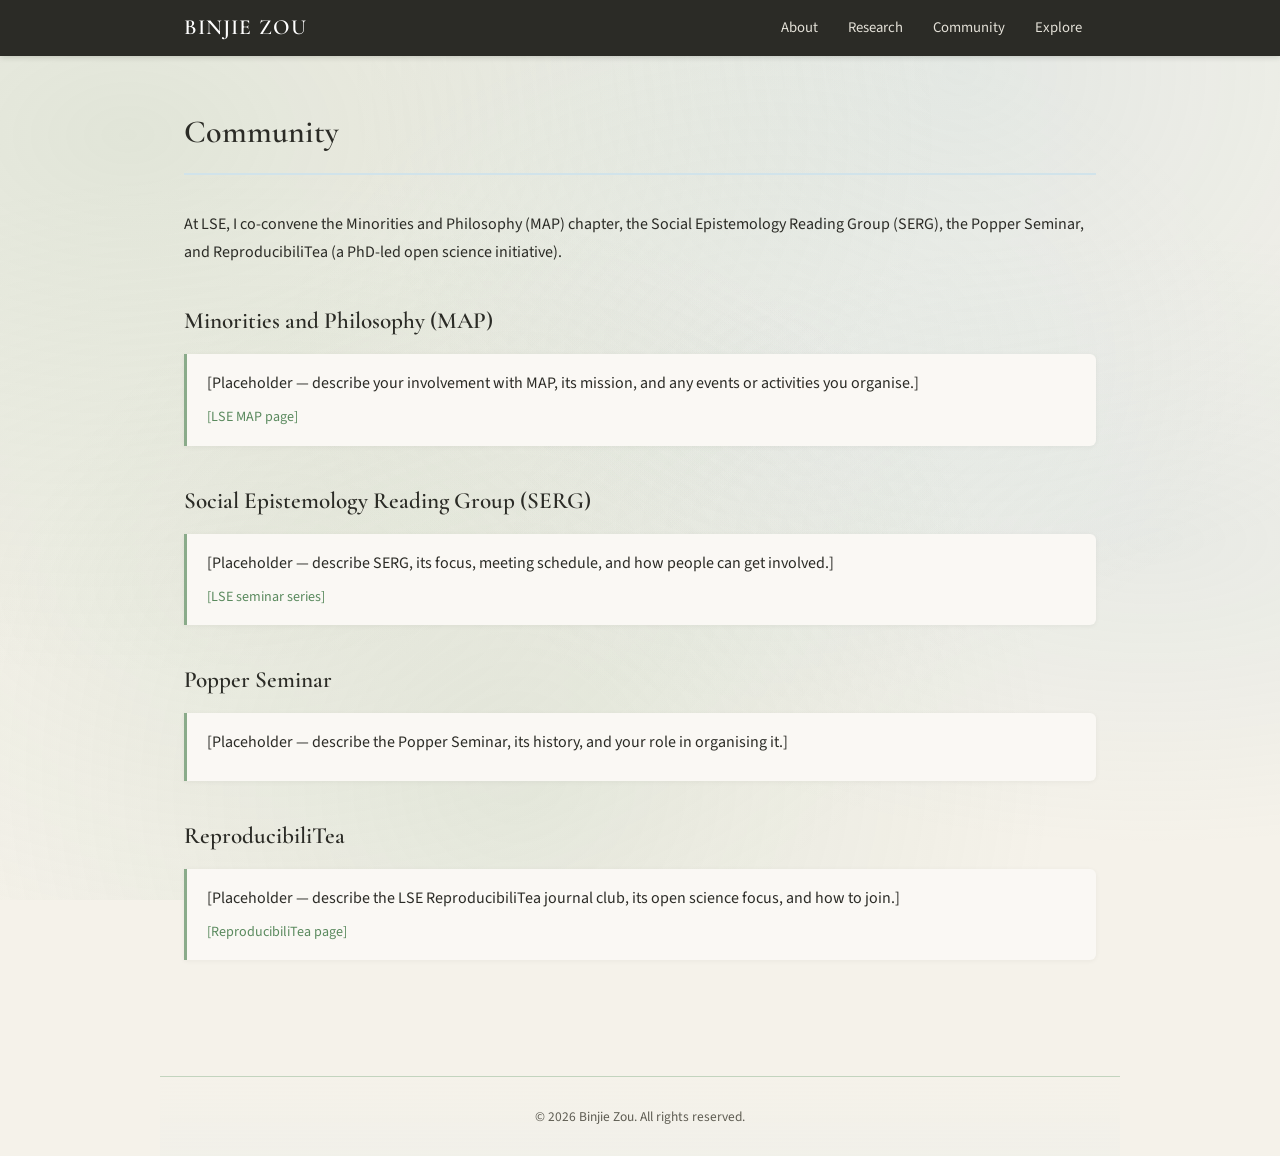
==== community.html @ 3efa6e0d "Add files via upload" ====
<!DOCTYPE html>
<html lang="en">
<head>
  <meta charset="UTF-8">
  <meta name="viewport" content="width=device-width, initial-scale=1.0">
  <title>Community — Binjie Zou</title>
  <link rel="stylesheet" href="style.css">
</head>
<body>

  <nav>
    <div class="nav-inner">
      <a href="index.html" class="site-name">BINJIE ZOU</a>
      <button class="hamburger" onclick="document.querySelector('nav ul').classList.toggle('open')">
        <span></span><span></span><span></span>
      </button>
      <ul>
        <li><a href="index.html">About</a></li>
        <li>
          <a href="research.html">Research</a>
          <div class="dropdown">
            <a href="research.html#publications">Publications</a>
            <a href="research.html#wip">Work in Progress</a>
          </div>
        </li>
        <li>
          <a href="community.html">Community</a>
          <div class="dropdown">
            <a href="https://www.lse.ac.uk/philosophy/equity-diversity-and-inclusion/map-chapter">MAP</a>
            <a href="https://www.lse.ac.uk/philosophy/events/seminar-series">SERG</a>
            <a href="https://reproducibilitea.org/journal-clubs/#LSE">LSE ReproducibiliTea</a>
          </div>
        </li>
        <li>
          <a href="#">Explore</a>
          <div class="dropdown">
            <a href="#">Links</a>
            <a href="#">Personal</a>
          </div>
        </li>
      </ul>
    </div>
  </nav>

  <main>
    <div class="page-header">
      <h1>Community</h1>
    </div>

    <div class="section-block">
      <p>
        At LSE, I co-convene the Minorities and Philosophy (MAP) chapter, the Social Epistemology Reading Group (SERG), the Popper Seminar, and ReproducibiliTea (a PhD-led open science initiative).
      </p>
    </div>

    <div class="section-block">
      <h2>Minorities and Philosophy (MAP)</h2>
      <div class="pub-item">
        <p>
          [Placeholder — describe your involvement with MAP, its mission, and any events or activities you organise.]
        </p>
        <div class="pub-links">
          <a href="https://www.lse.ac.uk/philosophy/equity-diversity-and-inclusion/map-chapter">[LSE MAP page]</a>
        </div>
      </div>
    </div>

    <div class="section-block">
      <h2>Social Epistemology Reading Group (SERG)</h2>
      <div class="pub-item">
        <p>
          [Placeholder — describe SERG, its focus, meeting schedule, and how people can get involved.]
        </p>
        <div class="pub-links">
          <a href="https://www.lse.ac.uk/philosophy/events/seminar-series">[LSE seminar series]</a>
        </div>
      </div>
    </div>

    <div class="section-block">
      <h2>Popper Seminar</h2>
      <div class="pub-item">
        <p>
          [Placeholder — describe the Popper Seminar, its history, and your role in organising it.]
        </p>
      </div>
    </div>

    <div class="section-block">
      <h2>ReproducibiliTea</h2>
      <div class="pub-item">
        <p>
          [Placeholder — describe the LSE ReproducibiliTea journal club, its open science focus, and how to join.]
        </p>
        <div class="pub-links">
          <a href="https://reproducibilitea.org/journal-clubs/#LSE">[ReproducibiliTea page]</a>
        </div>
      </div>
    </div>
  </main>

  <footer>
    &copy; 2026 Binjie Zou. All rights reserved.
  </footer>

</body>
</html>
---- style.css ----
@import url('https://fonts.googleapis.com/css2?family=Cormorant+Garamond:ital,wght@0,400;0,500;0,600;0,700;1,400;1,500&family=Source+Sans+3:ital,wght@0,300;0,400;0,500;0,600;1,400&display=swap');

:root {
  --font-display: 'Cormorant Garamond', Georgia, serif;
  --font-body: 'Source Sans 3', 'Segoe UI', sans-serif;
  /* Warm cream base — like the Cézanne cover paper */
  --color-bg: #f5f2ea;
  --color-text: #2b2b26;
  --color-text-light: #5e5c52;
  /* Sage green accent — the dominant watercolour wash */
  --color-accent: #5a8a5e;
  --color-accent-hover: #3e7043;
  --color-sage: #8aab8a;
  --color-sage-light: #c2d4be;
  /* Pale blue — the cooler strokes in the cover */
  --color-blue-hint: #8cb4c2;
  --color-blue-light: #d1e3ea;
  /* Warm cream for cards */
  --color-cream: #edeae2;
  --color-border: #d4cfc4;
  /* Dark type — like the crisp black title text */
  --color-nav-bg: #2b2b26;
  --color-nav-text: #e4e1d8;
  --color-card-bg: #faf8f4;
  --max-width: 960px;
  --nav-height: 56px;
}

*, *::before, *::after { box-sizing: border-box; margin: 0; padding: 0; }
html { scroll-behavior: smooth; }

body {
  font-family: var(--font-body);
  font-size: 16px;
  line-height: 1.72;
  color: var(--color-text);
  background-color: var(--color-bg);
  -webkit-font-smoothing: antialiased;
}

body::before {
  content: '';
  position: fixed;
  inset: 0;
  pointer-events: none;
  z-index: -1;
  background:
    radial-gradient(ellipse at 10% 15%, rgba(138,171,138,0.18) 0%, transparent 50%),
    radial-gradient(ellipse at 75% 8%, rgba(140,180,194,0.16) 0%, transparent 45%),
    radial-gradient(ellipse at 90% 60%, rgba(140,180,194,0.12) 0%, transparent 40%),
    radial-gradient(ellipse at 40% 85%, rgba(138,171,138,0.14) 0%, transparent 50%),
    radial-gradient(ellipse at 60% 40%, rgba(209,227,234,0.10) 0%, transparent 45%),
    radial-gradient(ellipse at 20% 65%, rgba(194,212,190,0.15) 0%, transparent 50%);
}

a { color: var(--color-accent); text-decoration: none; transition: color 0.2s; }
a:hover { color: var(--color-accent-hover); text-decoration: underline; }

/* NAV */
nav {
  position: sticky; top: 0; z-index: 100;
  background: var(--color-nav-bg);
  height: var(--nav-height);
  display: flex; align-items: center; justify-content: center;
  box-shadow: 0 1px 6px rgba(30,42,30,0.18);
}
nav .nav-inner {
  width: 100%; max-width: var(--max-width);
  display: flex; align-items: center; justify-content: space-between;
  padding: 0 24px;
}
nav .site-name {
  font-family: var(--font-display); font-size: 1.35rem; font-weight: 600;
  color: #fff; letter-spacing: 0.05em; text-decoration: none;
}
nav .site-name:hover { opacity: 0.85; text-decoration: none; color: #fff; }
nav ul { list-style: none; display: flex; gap: 2px; }
nav ul li { position: relative; }
nav ul li > a {
  display: block; padding: 8px 14px;
  color: var(--color-nav-text); font-size: 0.92rem; font-weight: 400;
  border-radius: 4px; transition: background 0.2s, color 0.2s; text-decoration: none;
}
nav ul li > a:hover { background: rgba(140,180,194,0.2); color: #fff; text-decoration: none; }
nav ul li .dropdown {
  display: none; position: absolute; top: 100%; left: 0;
  background: var(--color-nav-bg); min-width: 230px;
  border-radius: 0 0 6px 6px; box-shadow: 0 8px 24px rgba(30,42,30,0.22);
  padding: 6px 0; flex-direction: column;
}
nav ul li:hover .dropdown { display: flex; }
nav ul li .dropdown a { padding: 8px 18px; font-size: 0.88rem; color: var(--color-nav-text); border-radius: 0; }
nav ul li .dropdown a:hover { background: rgba(138,171,138,0.12); }
.hamburger { display: none; background: none; border: none; cursor: pointer; padding: 6px; }
.hamburger span { display: block; width: 22px; height: 2px; background: #fff; margin: 5px 0; border-radius: 2px; }

/* MAIN */
main {
  max-width: var(--max-width); margin: 0 auto;
  padding: 48px 24px 80px;
  animation: fadeUp 0.5s ease-out;
}
@keyframes fadeUp { from { opacity:0; transform:translateY(12px); } to { opacity:1; transform:translateY(0); } }

/* HOME */
.home-grid { display: grid; grid-template-columns: 270px 1fr; gap: 48px; align-items: start; }
.home-photo img { width: 100%; border-radius: 6px; box-shadow: 0 4px 18px rgba(30,42,30,0.09); }
.home-photo .photo-caption { font-size: 0.82rem; color: var(--color-text-light); margin-top: 10px; line-height: 1.5; font-style: italic; }
.home-bio h1 { font-family: var(--font-display); font-size: 2.2rem; font-weight: 600; margin-bottom: 18px; line-height: 1.2; }
.home-bio p { margin-bottom: 14px; }
.home-bio .contact-line { margin-top: 26px; padding-top: 18px; border-top: 1px solid var(--color-blue-light); font-size: 0.95rem; }

/* PAGE HEADER */
.page-header { margin-bottom: 36px; padding-bottom: 14px; border-bottom: 2px solid var(--color-blue-light); }
.page-header h1 { font-family: var(--font-display); font-size: 2rem; font-weight: 600; }

/* SECTIONS */
.section-block { margin-bottom: 36px; }
.section-block h2 { font-family: var(--font-display); font-size: 1.45rem; font-weight: 600; margin-bottom: 12px; }
.section-block h3 { font-size: 1rem; font-weight: 600; margin-bottom: 6px; }
.section-block p, .section-block li { margin-bottom: 8px; }
.section-block ul { padding-left: 20px; }

.pub-item {
  margin-bottom: 18px; padding: 16px 20px;
  background: var(--color-card-bg);
  border-left: 3px solid var(--color-sage);
  border-radius: 0 6px 6px 0;
  box-shadow: 0 1px 5px rgba(30,42,30,0.05);
  transition: box-shadow 0.2s;
}
.pub-item:hover { box-shadow: 0 3px 12px rgba(30,42,30,0.09); }
.pub-item .pub-title { font-weight: 600; margin-bottom: 4px; }
.pub-item .pub-venue { font-style: italic; color: var(--color-text-light); font-size: 0.92rem; }
.pub-item .pub-links { margin-top: 6px; font-size: 0.88rem; }
.pub-item .pub-links a { margin-right: 12px; }

.course-card {
  margin-bottom: 16px; padding: 14px 20px;
  background: var(--color-card-bg); border-radius: 6px;
  border: 1px solid var(--color-border); transition: border-color 0.2s;
}
.course-card:hover { border-color: var(--color-blue-hint); }
.course-card .course-title { font-weight: 600; }
.course-card .course-meta { font-size: 0.9rem; color: var(--color-text-light); }

/* FOOTER */
footer {
  text-align: center; padding: 28px 24px;
  font-size: 0.84rem; color: var(--color-text-light);
  border-top: 1px solid var(--color-sage-light);
  max-width: var(--max-width); margin: 0 auto;
  background: linear-gradient(180deg, transparent, rgba(209,227,234,0.08));
}

/* RESPONSIVE */
@media (max-width: 700px) {
  .home-grid { grid-template-columns: 1fr; gap: 28px; }
  .home-photo { max-width: 220px; }
  nav ul {
    display: none; position: absolute; top: var(--nav-height); left: 0; right: 0;
    background: var(--color-nav-bg); flex-direction: column; padding: 12px 0;
    box-shadow: 0 8px 24px rgba(30,42,30,0.22);
  }
  nav ul.open { display: flex; }
  nav ul li .dropdown { position: static; box-shadow: none; padding-left: 18px; }
  .hamburger { display: block; }
}
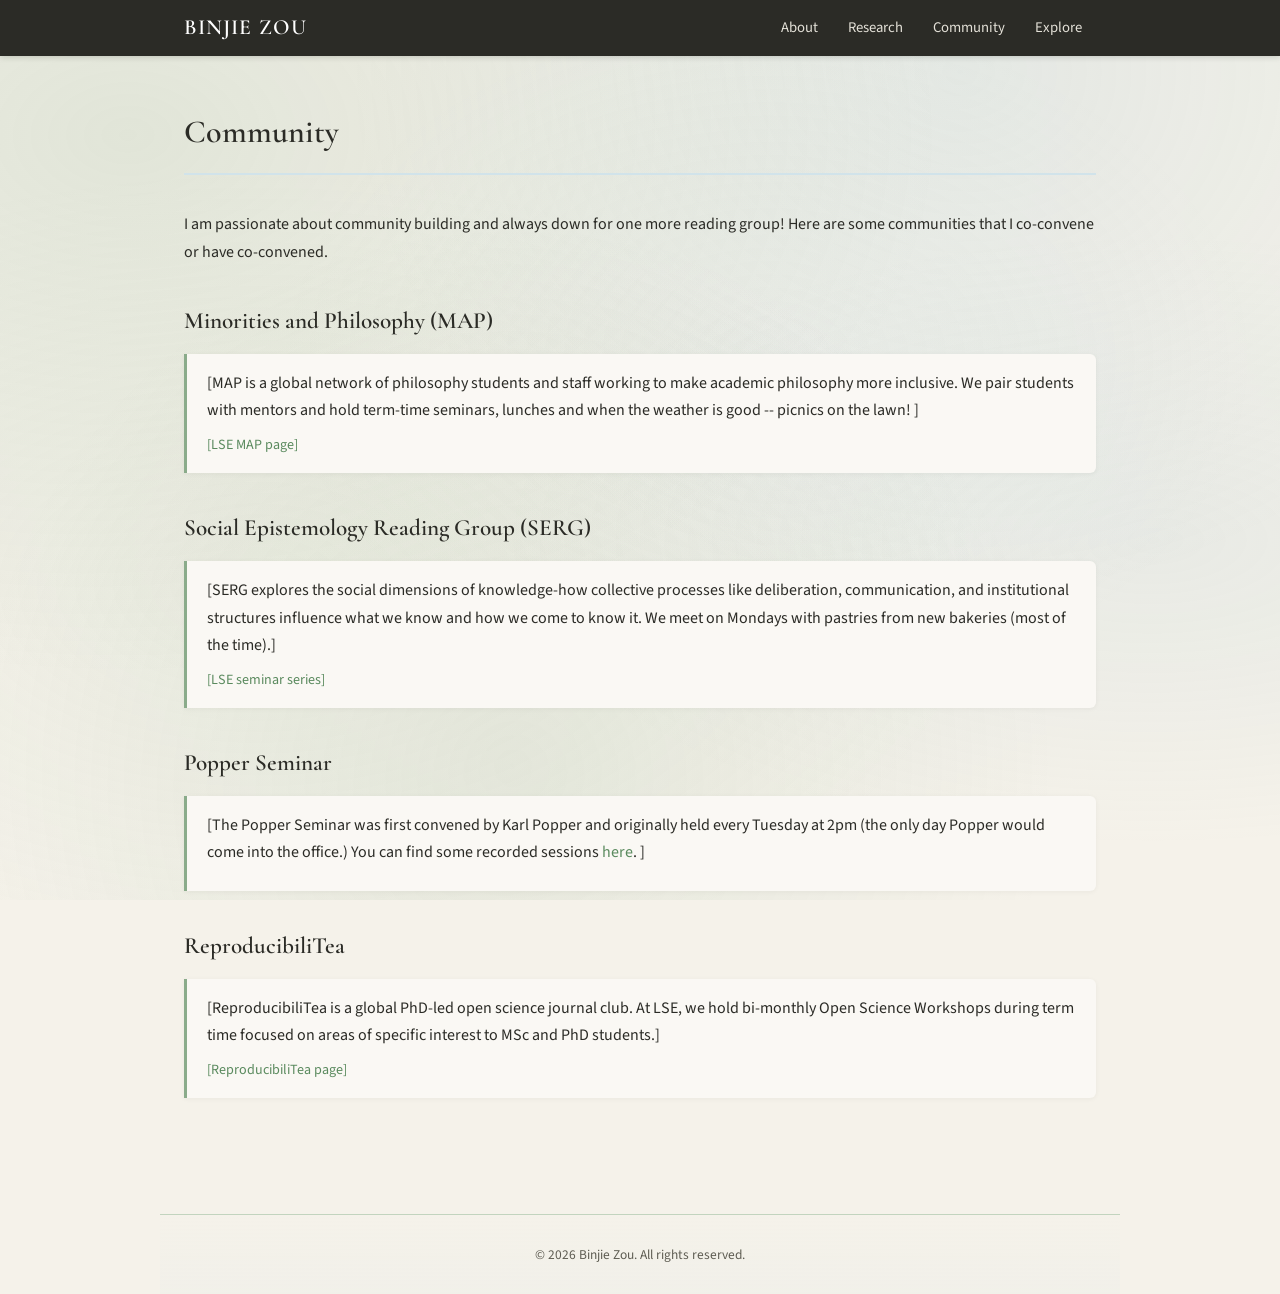
==== commit 0173d84e: "Revise community involvement descriptions in HTML Updated descriptions for various community initiat" ====
--- a/community.html
+++ b/community.html
@@ -49,7 +49,8 @@
 
     <div class="section-block">
       <p>
-        At LSE, I co-convene the Minorities and Philosophy (MAP) chapter, the Social Epistemology Reading Group (SERG), the Popper Seminar, and ReproducibiliTea (a PhD-led open science initiative).
+        I am passionate about community building and always down for one more reading group! 
+        Here are some communities that I co-convene or have co-convened. 
       </p>
     </div>
 
@@ -57,7 +58,11 @@
       <h2>Minorities and Philosophy (MAP)</h2>
       <div class="pub-item">
         <p>
-          [Placeholder — describe your involvement with MAP, its mission, and any events or activities you organise.]
+    
+          [MAP is a global network of philosophy students and staff working to make academic philosophy more inclusive. 
+          
+          We pair students with mentors and hold term-time seminars, lunches and when the weather is good -- picnics on the lawn!
+          ]
         </p>
         <div class="pub-links">
           <a href="https://www.lse.ac.uk/philosophy/equity-diversity-and-inclusion/map-chapter">[LSE MAP page]</a>
@@ -69,7 +74,9 @@
       <h2>Social Epistemology Reading Group (SERG)</h2>
       <div class="pub-item">
         <p>
-          [Placeholder — describe SERG, its focus, meeting schedule, and how people can get involved.]
+          [SERG explores the social dimensions of knowledge-how collective processes like deliberation, 
+          communication, and institutional structures influence what we know and how we come to know it. 
+          We meet on Mondays with pastries from new bakeries (most of the time).]
         </p>
         <div class="pub-links">
           <a href="https://www.lse.ac.uk/philosophy/events/seminar-series">[LSE seminar series]</a>
@@ -81,7 +88,10 @@
       <h2>Popper Seminar</h2>
       <div class="pub-item">
         <p>
-          [Placeholder — describe the Popper Seminar, its history, and your role in organising it.]
+          [The Popper Seminar was first convened by Karl Popper and originally held every Tuesday at 2pm (the only day Popper would come into the office.) 
+          You can find some recorded sessions <a href="https://www.youtube.com/playlist?list=PLCCTxX-079mzGgt8ilq9EHq5HfzHZfUxL">here</a>. 
+          
+          ]
         </p>
       </div>
     </div>
@@ -90,7 +100,8 @@
       <h2>ReproducibiliTea</h2>
       <div class="pub-item">
         <p>
-          [Placeholder — describe the LSE ReproducibiliTea journal club, its open science focus, and how to join.]
+          [ReproducibiliTea is a global PhD-led open science journal club.
+          At LSE, we hold bi-monthly Open Science Workshops during term time focused on areas of specific interest to MSc and PhD students.]
         </p>
         <div class="pub-links">
           <a href="https://reproducibilitea.org/journal-clubs/#LSE">[ReproducibiliTea page]</a>
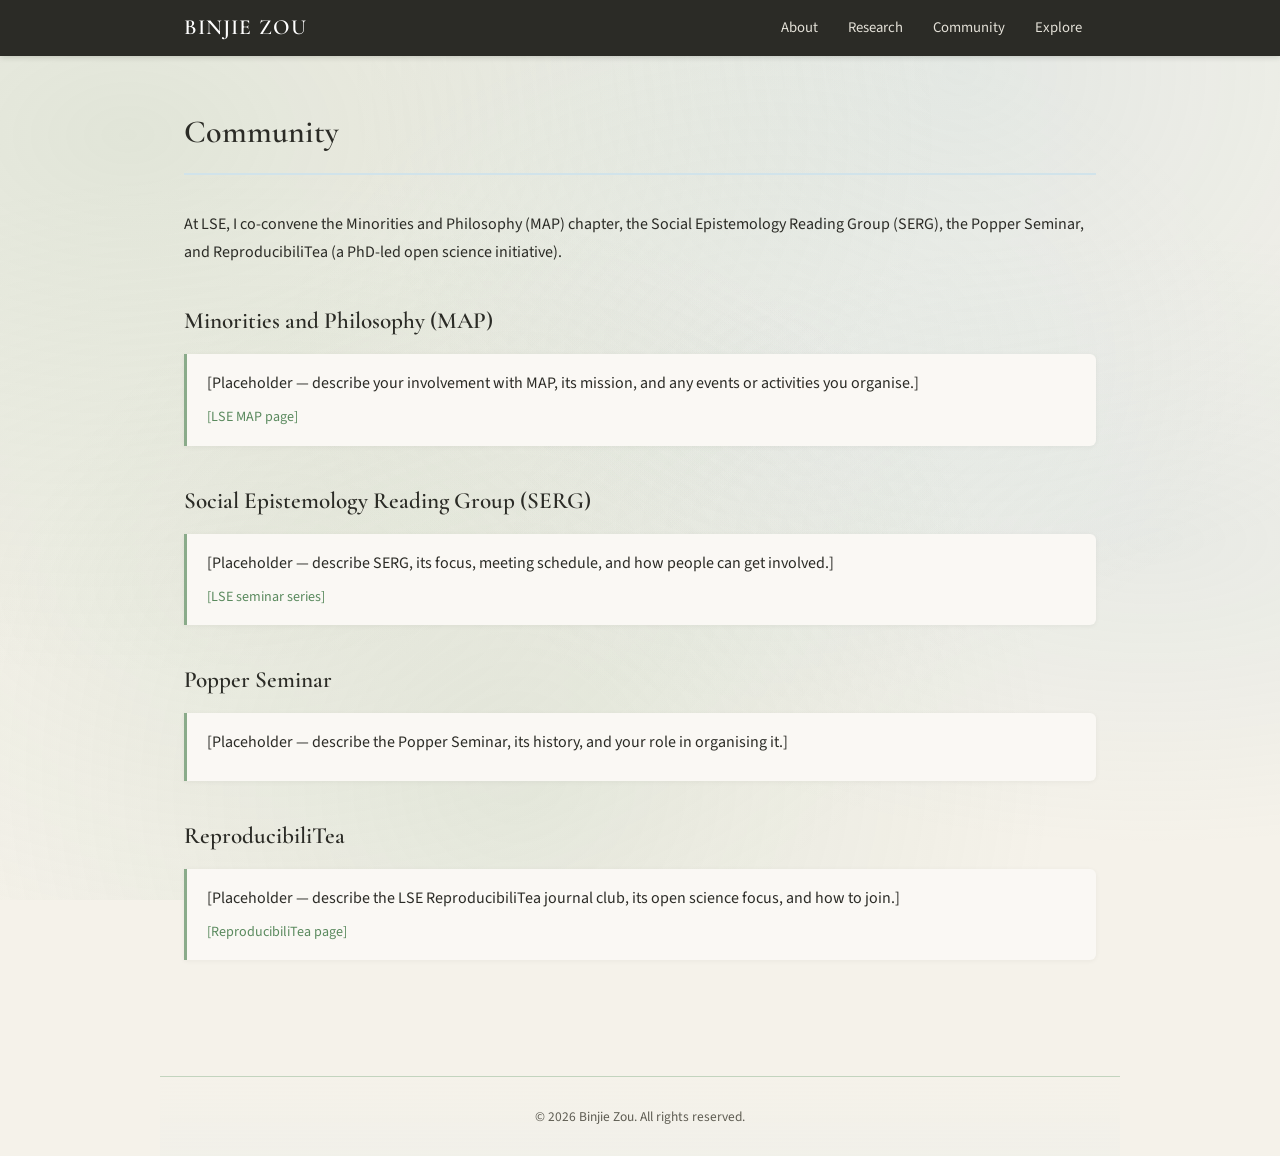
==== commit 7e0f6834: "Add files via upload" ====
--- a/community.html
+++ b/community.html
@@ -49,8 +49,7 @@
 
     <div class="section-block">
       <p>
-        I am passionate about community building and always down for one more reading group! 
-        Here are some communities that I co-convene or have co-convened. 
+        At LSE, I co-convene the Minorities and Philosophy (MAP) chapter, the Social Epistemology Reading Group (SERG), the Popper Seminar, and ReproducibiliTea (a PhD-led open science initiative).
       </p>
     </div>
 
@@ -58,11 +57,7 @@
       <h2>Minorities and Philosophy (MAP)</h2>
       <div class="pub-item">
         <p>
-    
-          [MAP is a global network of philosophy students and staff working to make academic philosophy more inclusive. 
-          
-          We pair students with mentors and hold term-time seminars, lunches and when the weather is good -- picnics on the lawn!
-          ]
+          [Placeholder — describe your involvement with MAP, its mission, and any events or activities you organise.]
         </p>
         <div class="pub-links">
           <a href="https://www.lse.ac.uk/philosophy/equity-diversity-and-inclusion/map-chapter">[LSE MAP page]</a>
@@ -74,9 +69,7 @@
       <h2>Social Epistemology Reading Group (SERG)</h2>
       <div class="pub-item">
         <p>
-          [SERG explores the social dimensions of knowledge-how collective processes like deliberation, 
-          communication, and institutional structures influence what we know and how we come to know it. 
-          We meet on Mondays with pastries from new bakeries (most of the time).]
+          [Placeholder — describe SERG, its focus, meeting schedule, and how people can get involved.]
         </p>
         <div class="pub-links">
           <a href="https://www.lse.ac.uk/philosophy/events/seminar-series">[LSE seminar series]</a>
@@ -88,10 +81,7 @@
       <h2>Popper Seminar</h2>
       <div class="pub-item">
         <p>
-          [The Popper Seminar was first convened by Karl Popper and originally held every Tuesday at 2pm (the only day Popper would come into the office.) 
-          You can find some recorded sessions <a href="https://www.youtube.com/playlist?list=PLCCTxX-079mzGgt8ilq9EHq5HfzHZfUxL">here</a>. 
-          
-          ]
+          [Placeholder — describe the Popper Seminar, its history, and your role in organising it.]
         </p>
       </div>
     </div>
@@ -100,8 +90,7 @@
       <h2>ReproducibiliTea</h2>
       <div class="pub-item">
         <p>
-          [ReproducibiliTea is a global PhD-led open science journal club.
-          At LSE, we hold bi-monthly Open Science Workshops during term time focused on areas of specific interest to MSc and PhD students.]
+          [Placeholder — describe the LSE ReproducibiliTea journal club, its open science focus, and how to join.]
         </p>
         <div class="pub-links">
           <a href="https://reproducibilitea.org/journal-clubs/#LSE">[ReproducibiliTea page]</a>
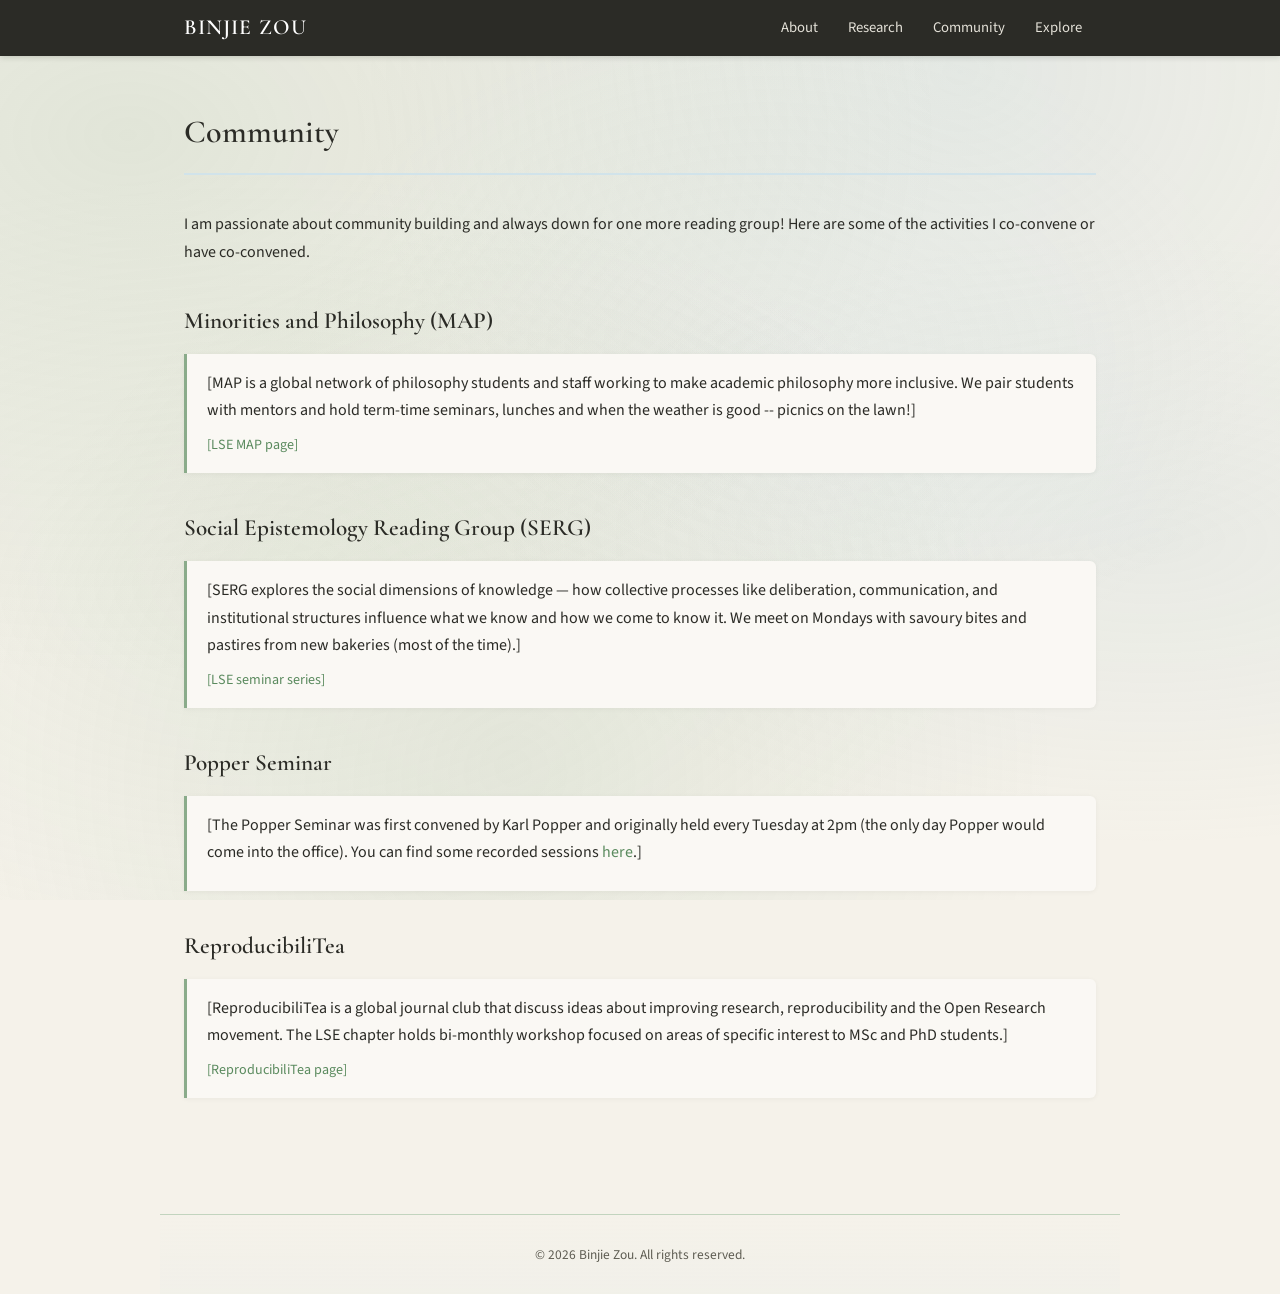
==== commit 3d609c20: "Update community activities descriptions in HTML" ====
--- a/community.html
+++ b/community.html
@@ -49,7 +49,8 @@
 
     <div class="section-block">
       <p>
-        At LSE, I co-convene the Minorities and Philosophy (MAP) chapter, the Social Epistemology Reading Group (SERG), the Popper Seminar, and ReproducibiliTea (a PhD-led open science initiative).
+        I am passionate about community building and always down for one more reading group!
+        Here are some of the activities I co-convene or have co-convened. 
       </p>
     </div>
 
@@ -57,7 +58,8 @@
       <h2>Minorities and Philosophy (MAP)</h2>
       <div class="pub-item">
         <p>
-          [Placeholder — describe your involvement with MAP, its mission, and any events or activities you organise.]
+          [MAP is a global network of philosophy students and staff working to make academic philosophy more inclusive. 
+          We pair students with mentors and hold term-time seminars, lunches and when the weather is good -- picnics on the lawn!]
         </p>
         <div class="pub-links">
           <a href="https://www.lse.ac.uk/philosophy/equity-diversity-and-inclusion/map-chapter">[LSE MAP page]</a>
@@ -69,7 +71,9 @@
       <h2>Social Epistemology Reading Group (SERG)</h2>
       <div class="pub-item">
         <p>
-          [Placeholder — describe SERG, its focus, meeting schedule, and how people can get involved.]
+          [SERG explores the social dimensions of knowledge — how collective processes 
+          like deliberation, communication, and institutional structures influence what we know and how we come to know it. 
+          We meet on Mondays with savoury bites and pastires from new bakeries (most of the time).]
         </p>
         <div class="pub-links">
           <a href="https://www.lse.ac.uk/philosophy/events/seminar-series">[LSE seminar series]</a>
@@ -81,7 +85,9 @@
       <h2>Popper Seminar</h2>
       <div class="pub-item">
         <p>
-          [Placeholder — describe the Popper Seminar, its history, and your role in organising it.]
+          [The Popper Seminar was first convened by Karl Popper and originally held every Tuesday at 2pm 
+          (the only day Popper would come into the office). 
+          You can find some recorded sessions <a href="https://www.youtube.com/playlist?list=PLCCTxX-079mzGgt8ilq9EHq5HfzHZfUxL">here</a>.]
         </p>
       </div>
     </div>
@@ -90,7 +96,8 @@
       <h2>ReproducibiliTea</h2>
       <div class="pub-item">
         <p>
-          [Placeholder — describe the LSE ReproducibiliTea journal club, its open science focus, and how to join.]
+          [ReproducibiliTea is a global journal club that discuss ideas about improving research, reproducibility and the Open Research movement.  
+          The LSE chapter holds bi-monthly workshop focused on areas of specific interest to MSc and PhD students.]
         </p>
         <div class="pub-links">
           <a href="https://reproducibilitea.org/journal-clubs/#LSE">[ReproducibiliTea page]</a>
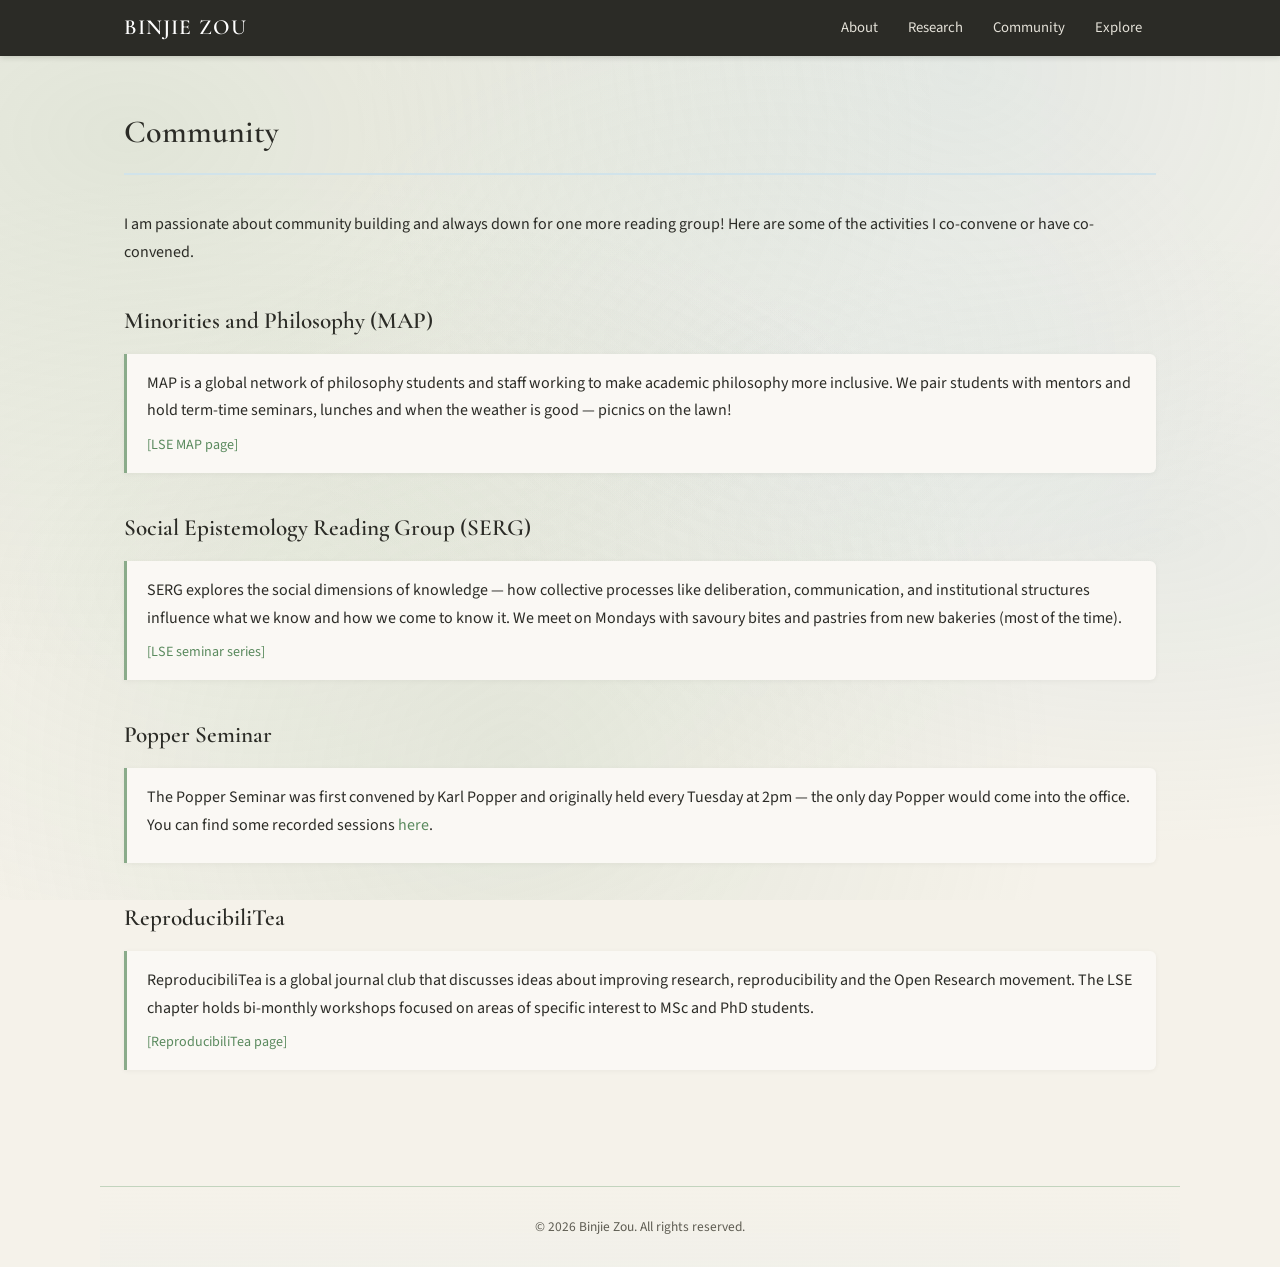
==== commit 52ff7460: "Add files via upload" ====
--- a/community.html
+++ b/community.html
@@ -7,7 +7,6 @@
   <link rel="stylesheet" href="style.css">
 </head>
 <body>
-
   <nav>
     <div class="nav-inner">
       <a href="index.html" class="site-name">BINJIE ZOU</a>
@@ -41,63 +40,57 @@
       </ul>
     </div>
   </nav>
-
   <main>
     <div class="page-header">
       <h1>Community</h1>
     </div>
-
     <div class="section-block">
       <p>
         I am passionate about community building and always down for one more reading group!
         Here are some of the activities I co-convene or have co-convened. 
       </p>
     </div>
-
     <div class="section-block">
       <h2>Minorities and Philosophy (MAP)</h2>
       <div class="pub-item">
         <p>
-          [MAP is a global network of philosophy students and staff working to make academic philosophy more inclusive. 
-          We pair students with mentors and hold term-time seminars, lunches and when the weather is good -- picnics on the lawn!]
+          MAP is a global network of philosophy students and staff working to make academic philosophy more inclusive. 
+          We pair students with mentors and hold term-time seminars, lunches and when the weather is good — picnics on the lawn!
         </p>
         <div class="pub-links">
           <a href="https://www.lse.ac.uk/philosophy/equity-diversity-and-inclusion/map-chapter">[LSE MAP page]</a>
         </div>
       </div>
     </div>
-
     <div class="section-block">
       <h2>Social Epistemology Reading Group (SERG)</h2>
       <div class="pub-item">
         <p>
-          [SERG explores the social dimensions of knowledge — how collective processes 
+          SERG explores the social dimensions of knowledge — how collective processes 
           like deliberation, communication, and institutional structures influence what we know and how we come to know it. 
-          We meet on Mondays with savoury bites and pastires from new bakeries (most of the time).]
+          We meet on Mondays with savoury bites and pastries from new bakeries (most of the time).
         </p>
         <div class="pub-links">
           <a href="https://www.lse.ac.uk/philosophy/events/seminar-series">[LSE seminar series]</a>
         </div>
       </div>
     </div>
-
     <div class="section-block">
       <h2>Popper Seminar</h2>
       <div class="pub-item">
         <p>
-          [The Popper Seminar was first convened by Karl Popper and originally held every Tuesday at 2pm 
-          (the only day Popper would come into the office). 
-          You can find some recorded sessions <a href="https://www.youtube.com/playlist?list=PLCCTxX-079mzGgt8ilq9EHq5HfzHZfUxL">here</a>.]
+          The Popper Seminar was first convened by Karl Popper and originally held every Tuesday at 2pm 
+          — the only day Popper would come into the office. 
+          You can find some recorded sessions <a href="https://www.youtube.com/playlist?list=PLCCTxX-079mzGgt8ilq9EHq5HfzHZfUxL">here</a>.
         </p>
       </div>
     </div>
-
     <div class="section-block">
       <h2>ReproducibiliTea</h2>
       <div class="pub-item">
         <p>
-          [ReproducibiliTea is a global journal club that discuss ideas about improving research, reproducibility and the Open Research movement.  
-          The LSE chapter holds bi-monthly workshop focused on areas of specific interest to MSc and PhD students.]
+          ReproducibiliTea is a global journal club that discusses ideas about improving research, reproducibility and the Open Research movement.  
+          The LSE chapter holds bi-monthly workshops focused on areas of specific interest to MSc and PhD students.
         </p>
         <div class="pub-links">
           <a href="https://reproducibilitea.org/journal-clubs/#LSE">[ReproducibiliTea page]</a>
@@ -105,10 +98,8 @@
       </div>
     </div>
   </main>
-
   <footer>
     &copy; 2026 Binjie Zou. All rights reserved.
   </footer>
-
 </body>
 </html>
--- a/style.css
+++ b/style.css
@@ -22,7 +22,7 @@
   --color-nav-bg: #2b2b26;
   --color-nav-text: #e4e1d8;
   --color-card-bg: #faf8f4;
-  --max-width: 960px;
+  --max-width: 1080px;
   --nav-height: 56px;
 }
 
@@ -103,7 +103,7 @@
 @keyframes fadeUp { from { opacity:0; transform:translateY(12px); } to { opacity:1; transform:translateY(0); } }
 
 /* HOME */
-.home-grid { display: grid; grid-template-columns: 270px 1fr; gap: 48px; align-items: start; }
+.home-grid { display: grid; grid-template-columns: 1fr 1fr; gap: 48px; align-items: start; }
 .home-photo img { width: 100%; border-radius: 6px; box-shadow: 0 4px 18px rgba(30,42,30,0.09); }
 .home-photo .photo-caption { font-size: 0.82rem; color: var(--color-text-light); margin-top: 10px; line-height: 1.5; font-style: italic; }
 .home-bio h1 { font-family: var(--font-display); font-size: 2.2rem; font-weight: 600; margin-bottom: 18px; line-height: 1.2; }
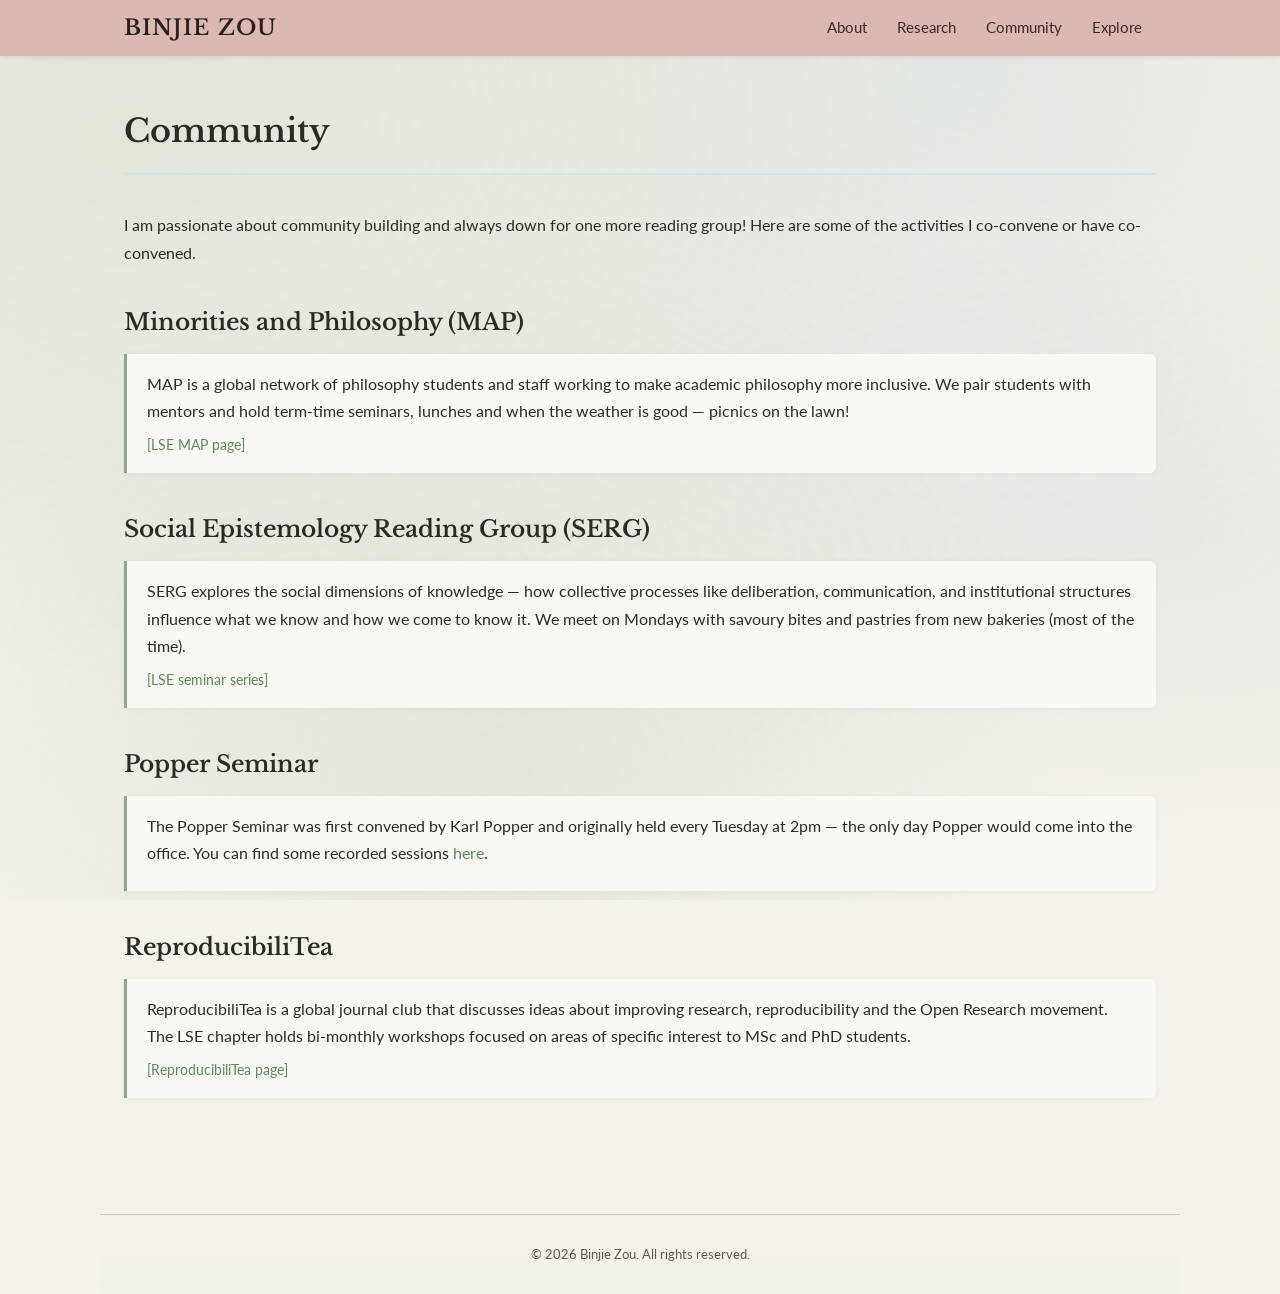
==== commit 2c69c37a: "Add files via upload" ====
--- a/community.html
+++ b/community.html
@@ -6,7 +6,7 @@
   <title>Community — Binjie Zou</title>
   <link rel="stylesheet" href="style.css">
 </head>
-<body>
+<body data-page="community">
   <nav>
     <div class="nav-inner">
       <a href="index.html" class="site-name">BINJIE ZOU</a>
--- a/style.css
+++ b/style.css
@@ -1,8 +1,8 @@
-@import url('https://fonts.googleapis.com/css2?family=Cormorant+Garamond:ital,wght@0,400;0,500;0,600;0,700;1,400;1,500&family=Source+Sans+3:ital,wght@0,300;0,400;0,500;0,600;1,400&display=swap');
+@import url('https://fonts.googleapis.com/css2?family=Libre+Baskerville:ital,wght@0,400;0,700;1,400&family=Lato:ital,wght@0,300;0,400;0,700;1,400&display=swap');
 
 :root {
-  --font-display: 'Cormorant Garamond', Georgia, serif;
-  --font-body: 'Source Sans 3', 'Segoe UI', sans-serif;
+  --font-display: 'Libre Baskerville', Georgia, serif;
+  --font-body: 'Lato', 'Segoe UI', sans-serif;
   /* Warm cream base — like the Cézanne cover paper */
   --color-bg: #f5f2ea;
   --color-text: #2b2b26;
@@ -64,6 +64,42 @@
   display: flex; align-items: center; justify-content: center;
   box-shadow: 0 1px 6px rgba(30,42,30,0.18);
 }
+
+/* Page-specific nav colours */
+body[data-page="about"] nav { background: transparent; box-shadow: none; }
+body[data-page="about"] nav .site-name {
+  background: var(--color-nav-bg); color: #fff;
+  padding: 6px 16px; border-radius: 4px;
+}
+body[data-page="about"] nav ul li > a { color: var(--color-text); }
+body[data-page="about"] nav ul li > a:hover { background: rgba(30,42,30,0.08); color: var(--color-text); }
+body[data-page="about"] nav ul li .dropdown { background: var(--color-nav-bg); }
+body[data-page="about"] nav ul li .dropdown a { color: var(--color-nav-text); }
+body[data-page="about"] .hamburger span { background: var(--color-text); }
+
+body[data-page="research"] nav { background: #b8cfb0; box-shadow: 0 1px 6px rgba(30,42,30,0.10); }
+body[data-page="research"] nav .site-name { color: #1e2a1e; }
+body[data-page="research"] nav ul li > a { color: #2b3a2b; }
+body[data-page="research"] nav ul li > a:hover { background: rgba(255,255,255,0.3); color: #1e2a1e; }
+body[data-page="research"] nav ul li .dropdown { background: #b8cfb0; }
+body[data-page="research"] nav ul li .dropdown a { color: #2b3a2b; }
+body[data-page="research"] nav ul li .dropdown a:hover { background: rgba(255,255,255,0.25); }
+
+body[data-page="community"] nav { background: #dbb8b0; box-shadow: 0 1px 6px rgba(60,30,30,0.10); }
+body[data-page="community"] nav .site-name { color: #2b2020; }
+body[data-page="community"] nav ul li > a { color: #3a2b2b; }
+body[data-page="community"] nav ul li > a:hover { background: rgba(255,255,255,0.3); color: #2b2020; }
+body[data-page="community"] nav ul li .dropdown { background: #dbb8b0; }
+body[data-page="community"] nav ul li .dropdown a { color: #3a2b2b; }
+body[data-page="community"] nav ul li .dropdown a:hover { background: rgba(255,255,255,0.25); }
+
+body[data-page="explore"] nav { background: #a8c8d8; box-shadow: 0 1px 6px rgba(30,30,42,0.10); }
+body[data-page="explore"] nav .site-name { color: #1e2630; }
+body[data-page="explore"] nav ul li > a { color: #2b3540; }
+body[data-page="explore"] nav ul li > a:hover { background: rgba(255,255,255,0.3); color: #1e2630; }
+body[data-page="explore"] nav ul li .dropdown { background: #a8c8d8; }
+body[data-page="explore"] nav ul li .dropdown a { color: #2b3540; }
+body[data-page="explore"] nav ul li .dropdown a:hover { background: rgba(255,255,255,0.25); }
 nav .nav-inner {
   width: 100%; max-width: var(--max-width);
   display: flex; align-items: center; justify-content: space-between;
@@ -106,9 +142,9 @@
 .home-grid { display: grid; grid-template-columns: 1fr 1fr; gap: 48px; align-items: start; }
 .home-photo img { width: 100%; border-radius: 6px; box-shadow: 0 4px 18px rgba(30,42,30,0.09); }
 .home-photo .photo-caption { font-size: 0.82rem; color: var(--color-text-light); margin-top: 10px; line-height: 1.5; font-style: italic; }
-.home-bio h1 { font-family: var(--font-display); font-size: 2.2rem; font-weight: 600; margin-bottom: 18px; line-height: 1.2; }
-.home-bio p { margin-bottom: 14px; }
-.home-bio .contact-line { margin-top: 26px; padding-top: 18px; border-top: 1px solid var(--color-blue-light); font-size: 0.95rem; }
+.home-bio h1 { font-family: var(--font-display); font-size: 2.2rem; font-weight: 600; margin-bottom: 32px; line-height: 1.2; }
+.home-bio p { margin-bottom: 14px; padding-left: 40px; }
+.home-bio .contact-line { margin-top: 26px; padding-top: 18px; padding-left: 40px; border-top: 1px solid var(--color-blue-light); font-size: 0.95rem; }
 
 /* PAGE HEADER */
 .page-header { margin-bottom: 36px; padding-bottom: 14px; border-bottom: 2px solid var(--color-blue-light); }
